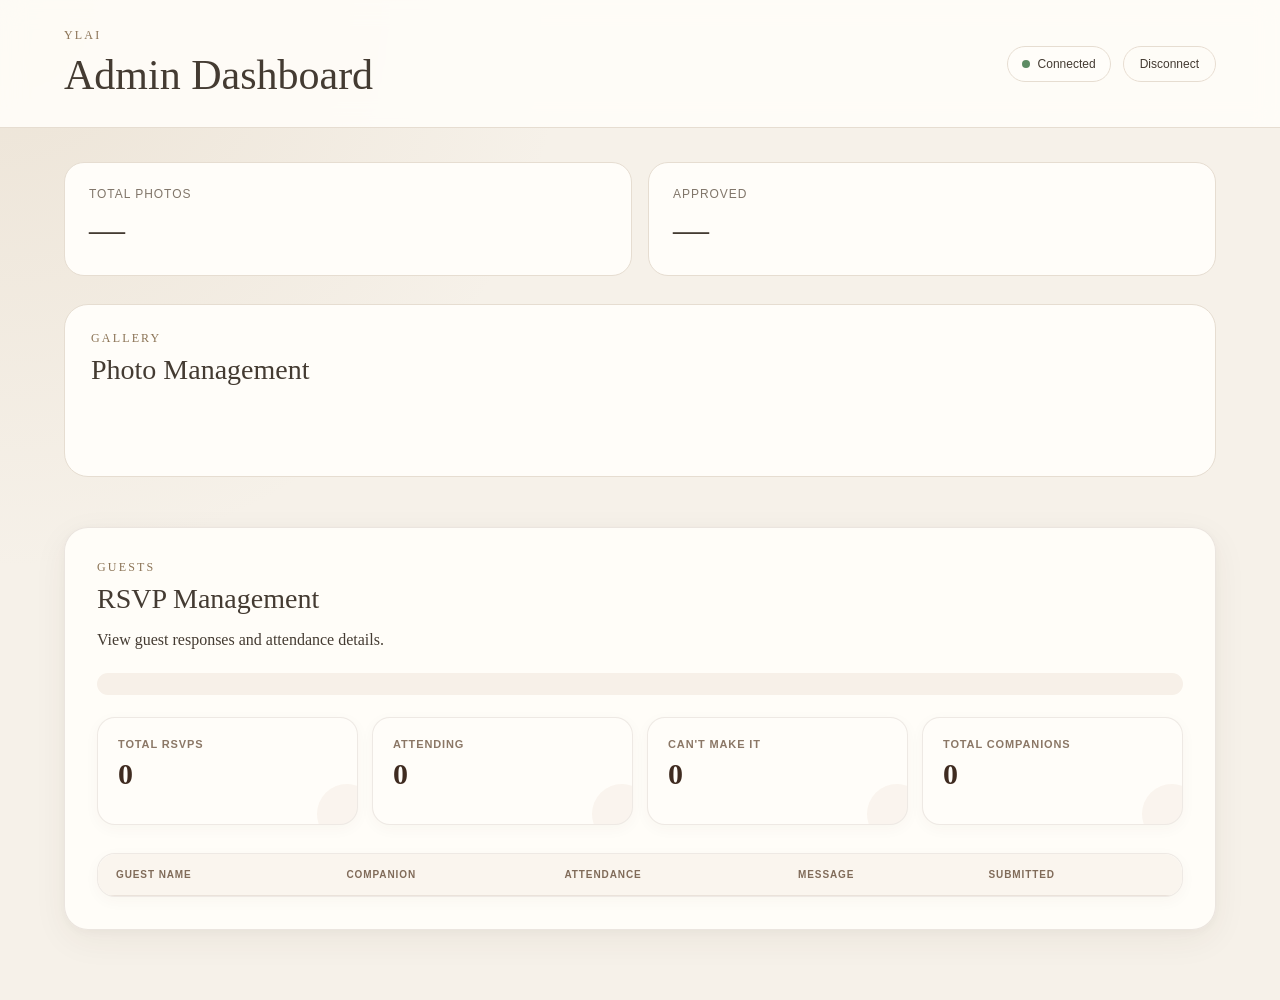
==== admin/dashboard.html @ 1cb85e25 "Admin dashboard created" ====
<!DOCTYPE html>

<html lang="en">

<head>

  <meta charset="UTF-8">

  <meta
    name="viewport"
    content="width=device-width, initial-scale=1.0"
  >

  <title>YLai Admin Dashboard</title>

  <meta
    name="theme-color"
    content="#8b7355"
  >

  <link
    rel="stylesheet"
    href="admin.css"
  >

</head>


<body>


  <!-- =========================================
       ADMIN DASHBOARD
  ========================================== -->

  <main
    id="dashboardScreen"
    class="dashboard"
  >


    <!-- =======================================
         HEADER
    ======================================== -->

    <header class="admin-header">


      <!-- TITLE -->

      <div>

        <p class="eyebrow">
          YLai
        </p>

        <h1>
          Admin Dashboard
        </h1>

      </div>


      <!-- HEADER ACTIONS -->

      <div class="header-actions">


        <!-- WALLET -->

        <div
          id="walletBadge"
          class="wallet-badge"
        >

          <span class="wallet-dot"></span>

          <span id="walletAddress">
            Connected
          </span>

        </div>


        <!-- LOGOUT -->

        <button
          id="disconnectButton"
          class="secondary-button"
          type="button"
        >

          Disconnect

        </button>


      </div>


    </header>



    <!-- =======================================
         DASHBOARD CONTENT
    ======================================== -->

    <section class="dashboard-content">


      <!-- =====================================
           STATISTICS
      ====================================== -->

      <div class="stats-grid">


        <!-- TOTAL -->

        <article class="stat-card">

          <span class="stat-label">
            Total Photos
          </span>

          <strong id="totalPhotos">
            —
          </strong>

        </article>


        <!-- APPROVED -->

        <article class="stat-card">

          <span class="stat-label">
            Approved
          </span>

          <strong id="approvedPhotos">
            —
          </strong>

        </article>


      </div>



      <!-- =====================================
           PHOTO MANAGEMENT
      ====================================== -->

      <section class="panel">


        <!-- PANEL HEADER -->

        <div class="panel-header">


          <div>

            <p class="eyebrow">
              Gallery
            </p>

            <h2>
              Photo Management
            </h2>

          </div>


        </div>



        <!-- STATUS -->

        <p
          id="galleryStatus"
          class="status"
          aria-live="polite"
        ></p>



        <!-- =================================
             PHOTO GRID
        ================================== -->

        <div
          id="photoGrid"
          class="photo-grid"
        ></div>



        <!-- =================================
             EMPTY STATE
        ================================== -->

        <div
          id="emptyState"
          class="empty-state"
          hidden
        >

          <div class="empty-icon">
            ♡
          </div>

          <h3>
            No photos yet
          </h3>

          <p>
            Photos uploaded by guests will appear
            here.
          </p>

        </div>


      </section>



      <!-- =====================================
           RSVP MANAGEMENT
      ====================================== -->

      <section class="panel rsvp-section">


        <!-- PANEL HEADER -->

        <div class="panel-header">


          <div>

            <p class="eyebrow">
              Guests
            </p>

            <h2>
              RSVP Management
            </h2>

            <p>
              View guest responses and attendance details.
            </p>

          </div>


        </div>



        <!-- STATUS -->

        <p
          id="rsvpStatus"
          class="status"
          aria-live="polite"
        ></p>



        <!-- =================================
             RSVP STATISTICS
        ================================== -->

        <div class="rsvp-stats">


          <!-- TOTAL -->

          <div class="rsvp-stat">

            <span>
              Total RSVPs
            </span>

            <strong id="totalRSVPs">
              0
            </strong>

          </div>


          <!-- ATTENDING -->

          <div class="rsvp-stat">

            <span>
              Attending
            </span>

            <strong id="attendingRSVPs">
              0
            </strong>

          </div>


          <!-- NOT ATTENDING -->

          <div class="rsvp-stat">

            <span>
              Can't Make It
            </span>

            <strong id="notAttendingRSVPs">
              0
            </strong>

          </div>


          <!-- COMPANIONS -->

          <div class="rsvp-stat">

            <span>
              Total Companions
            </span>

            <strong id="totalCompanions">
              0
            </strong>

          </div>


        </div>



        <!-- =================================
             RSVP TABLE
        ================================== -->

        <div class="rsvp-table-wrapper">

          <table class="rsvp-table">


            <!-- TABLE HEADER -->

            <thead>

              <tr>

                <th>
                  Guest Name
                </th>

                <th>
                  Companion
                </th>

                <th>
                  Attendance
                </th>

                <th>
                  Message
                </th>

                <th>
                  Submitted
                </th>

              </tr>

            </thead>


            <!-- TABLE BODY -->

            <tbody
              id="rsvpTableBody"
            ></tbody>


          </table>

        </div>


      </section>


    </section>


  </main>



  <!-- =========================================
       PHOTO VIEWER MODAL
  ========================================== -->

  <div
    id="photoModal"
    class="photo-modal"
    hidden
  >


    <!-- CLOSE -->

    <button
      id="closePhotoModal"
      class="modal-close"
      type="button"
      aria-label="Close photo"
    >

      ×

    </button>



    <!-- IMAGE -->

    <div class="photo-modal-content">

      <img
        id="modalImage"
        src=""
        alt=""
      >

      <p id="modalCaption"></p>

    </div>


  </div>



  <!-- =========================================
       SUPABASE
  ========================================== -->

  <script
    src="https://cdn.jsdelivr.net/npm/@supabase/supabase-js@2"
  ></script>


  <!-- =========================================
       DASHBOARD JAVASCRIPT
  ========================================== -->

  <script src="dashboard.js"></script>


</body>

</html>
---- admin/admin.css ----
/* =========================================
   YLAI ADMIN
========================================= */

:root {

  --bg: #f6f1e9;
  --card: #fffdf9;
  --text: #443b32;
  --muted: #81766a;
  --accent: #8b7355;
  --accent-dark: #705b42;
  --border: #e6ddd1;
  --shadow: 0 20px 60px rgba(68, 59, 50, 0.10);

}

* {
  box-sizing: border-box;
}

html,
body {
  margin: 0;
  min-height: 100%;
}

body {

  background:
    radial-gradient(
      circle at top left,
      rgba(205, 184, 154, 0.25),
      transparent 35%
    ),
    var(--bg);

  color: var(--text);

  font-family:
    Georgia,
    "Times New Roman",
    serif;

}

button {
  font: inherit;
}

button:focus-visible {
  outline: 3px solid rgba(139, 115, 85, 0.35);
  outline-offset: 3px;
}


/* =========================================
   LOGIN
========================================= */

.screen {

  min-height: 100vh;

  display: grid;

  place-items: center;

  padding: 24px;

}

.login-card {

  width: min(100%, 460px);

  padding: 48px 38px;

  text-align: center;

  background: var(--card);

  border: 1px solid var(--border);

  border-radius: 28px;

  box-shadow: var(--shadow);

}

.brand-mark {

  width: 74px;
  height: 74px;

  margin: 0 auto 24px;

  display: grid;

  place-items: center;

  border-radius: 50%;

  background: var(--accent);

  color: white;

  font-size: 34px;

  font-style: italic;

}

.eyebrow {

  margin: 0 0 8px;

  color: var(--accent);

  font-size: 12px;

  letter-spacing: 0.18em;

  text-transform: uppercase;

}

h1 {

  margin: 0;

  font-size: clamp(34px, 7vw, 48px);

  font-weight: 400;

}

.intro {

  margin: 18px auto 30px;

  max-width: 360px;

  color: var(--muted);

  line-height: 1.7;

}

.primary-button,
.secondary-button {

  border: 0;

  border-radius: 999px;

  cursor: pointer;

  transition:
    transform 0.2s ease,
    background 0.2s ease,
    opacity 0.2s ease;

}

.primary-button {

  width: 100%;

  padding: 16px 22px;

  background: var(--accent);

  color: white;

  font-family:
    Arial,
    sans-serif;

  font-size: 14px;

  font-weight: 600;

  letter-spacing: 0.03em;

}

.primary-button:hover {

  background: var(--accent-dark);

  transform: translateY(-1px);

}

.primary-button:disabled {

  opacity: 0.55;

  cursor: wait;

}

.wallet-icon {

  margin-right: 8px;

  font-size: 18px;

}

.status {

  min-height: 22px;

  margin: 18px 0 0;

  color: var(--muted);

  font-family:
    Arial,
    sans-serif;

  font-size: 13px;

}

.status.error {
  color: #a44a42;
}

.status.success {
  color: #557c5b;
}

.security-note {

  margin: 28px 0 0;

  padding-top: 20px;

  border-top: 1px solid var(--border);

  color: var(--muted);

  font-family:
    Arial,
    sans-serif;

  font-size: 11px;

  line-height: 1.6;

}


/* =========================================
   DASHBOARD
========================================= */

.dashboard {

  min-height: 100vh;

}

.admin-header {

  display: flex;

  align-items: center;

  justify-content: space-between;

  gap: 24px;

  padding: 28px clamp(20px, 5vw, 70px);

  background: rgba(255, 253, 249, 0.9);

  border-bottom: 1px solid var(--border);

  backdrop-filter: blur(12px);

}

.admin-header h1 {

  font-size: clamp(28px, 5vw, 42px);

}

.header-actions {

  display: flex;

  align-items: center;

  gap: 12px;

}

.wallet-badge {

  display: flex;

  align-items: center;

  gap: 8px;

  padding: 10px 14px;

  border: 1px solid var(--border);

  border-radius: 999px;

  background: var(--card);

  font-family:
    Arial,
    sans-serif;

  font-size: 12px;

}

.wallet-dot {

  width: 8px;
  height: 8px;

  border-radius: 50%;

  background: #5d8c64;

}

.secondary-button {

  padding: 10px 16px;

  background: transparent;

  color: var(--text);

  border: 1px solid var(--border);

  font-family:
    Arial,
    sans-serif;

  font-size: 12px;

}

.secondary-button:hover {

  background: #f0e9df;

}

.dashboard-content {

  width: min(1400px, 100%);

  margin: 0 auto;

  padding: 34px clamp(20px, 5vw, 70px) 70px;

}


/* =========================================
   STATS
========================================= */

.stats-grid {
  display: grid;
  grid-template-columns: repeat(2, minmax(0, 1fr));
  gap: 16px;
  margin-bottom: 28px;
}

.stat-card {

  padding: 24px;

  background: var(--card);

  border: 1px solid var(--border);

  border-radius: 20px;

}

.stat-label {

  display: block;

  margin-bottom: 8px;

  color: var(--muted);

  font-family:
    Arial,
    sans-serif;

  font-size: 12px;

  text-transform: uppercase;

  letter-spacing: 0.08em;

}

.stat-card strong {

  font-size: 36px;

  font-weight: 400;

}


/* =========================================
   PANEL
========================================= */

.panel {

  padding: 26px;

  background: var(--card);

  border: 1px solid var(--border);

  border-radius: 24px;

}

.panel-header {

  display: flex;

  align-items: center;

  justify-content: space-between;

  gap: 20px;

  margin-bottom: 8px;

}

.panel-header h2 {

  margin: 0;

  font-size: 28px;

  font-weight: 400;

}


/* =========================================
   PHOTO GRID
========================================= */

.photo-grid {

  display: grid;

  grid-template-columns:
    repeat(
      auto-fill,
      minmax(180px, 1fr)
    );

  gap: 16px;

  margin-top: 24px;

}

.photo-card {

  overflow: hidden;

  border: 1px solid var(--border);

  border-radius: 16px;

  background: white;

}

.photo-image-button {

  display: block;

  width: 100%;

  padding: 0;

  border: 0;

  background: none;

  cursor: pointer;

}

.photo-image {

  display: block;

  width: 100%;

  aspect-ratio: 1 / 1;

  object-fit: cover;

}

.photo-info {

  padding: 12px;

}

.photo-name {

  overflow: hidden;

  margin: 0 0 6px;

  white-space: nowrap;

  text-overflow: ellipsis;

  font-family:
    Arial,
    sans-serif;

  font-size: 12px;

}

.photo-date {

  margin: 0;

  color: var(--muted);

  font-family:
    Arial,
    sans-serif;

  font-size: 10px;

}

.photo-status {

  display: inline-block;

  margin-top: 8px;

  padding: 4px 8px;

  border-radius: 999px;

  background: #edf4ed;

  color: #557c5b;

  font-family:
    Arial,
    sans-serif;

  font-size: 10px;

}

.empty-state {

  padding: 70px 20px;

  text-align: center;

  color: var(--muted);

}

.empty-icon {

  font-size: 34px;

}

.empty-state h3 {

  margin: 12px 0 6px;

  color: var(--text);

  font-weight: 400;

}

.empty-state p {

  margin: 0;

  font-family:
    Arial,
    sans-serif;

  font-size: 13px;

}


/* =========================================
   PHOTO MODAL
========================================= */

.photo-modal {

  position: fixed;

  inset: 0;

  z-index: 1000;

  display: grid;

  place-items: center;

  padding: 30px;

  background: rgba(35, 29, 24, 0.88);

}

.photo-modal[hidden] {
  display: none;
}

.photo-modal-content {

  max-width: min(1000px, 95vw);

  max-height: 90vh;

  text-align: center;

}

.photo-modal-content img {

  display: block;

  max-width: 100%;

  max-height: 80vh;

  margin: auto;

  object-fit: contain;

  border-radius: 8px;

}

.photo-modal-content p {

  color: white;

  font-family:
    Arial,
    sans-serif;

  font-size: 13px;

}

.modal-close {

  position: fixed;

  top: 20px;

  right: 24px;

  z-index: 1001;

  width: 44px;
  height: 44px;

  border: 0;

  border-radius: 50%;

  background: rgba(255,255,255,0.15);

  color: white;

  font-size: 30px;

  line-height: 1;

  cursor: pointer;

}


/* =========================================
   MOBILE
========================================= */

@media (max-width: 720px) {

  .login-card {

    padding: 40px 24px;

  }

  .admin-header {

    align-items: flex-start;

    flex-direction: column;

  }

  .header-actions {

    width: 100%;

    flex-wrap: wrap;

  }

  .wallet-badge {

    flex: 1;

  }

  .stats-grid {

    grid-template-columns: 1fr;

  }

  .panel {

    padding: 18px;

  }

  .photo-grid {

    grid-template-columns:
      repeat(2, 1fr);

    gap: 10px;

  }

}


/* =========================================
   PHOTO ACTIONS
========================================= */

.photo-actions {

  display: flex;

  flex-wrap: wrap;

  gap: 6px;

  margin-top: 12px;

}

.photo-action-button {

  padding: 7px 10px;

  border: 1px solid var(--border);

  border-radius: 999px;

  background: transparent;

  color: var(--text);

  font-family:
    Arial,
    sans-serif;

  font-size: 10px;

  cursor: pointer;

  transition:
    background 0.2s ease,
    transform 0.2s ease;

}

.photo-action-button:hover {

  background: #f0e9df;

  transform: translateY(-1px);

}

.photo-action-button:disabled {

  opacity: 0.5;

  cursor: wait;

}

.photo-action-button.danger {

  color: #a44a42;

  border-color: #dfc1bc;

}

.photo-action-button.danger:hover {

  background: #f8e9e6;

}


/* =========================================
   SCREEN VISIBILITY
========================================= */

.screen[hidden],
.dashboard[hidden] {

  display: none !important;

}

.screen:not([hidden]) {

  display: grid;

}

.dashboard:not([hidden]) {

  display: block;

}


/* =========================================
   PHOTO ACTIONS
========================================= */

.photo-actions {

  display: flex;

  flex-wrap: wrap;

  gap: 6px;

  margin-top: 12px;

}

.photo-action-button {

  padding: 7px 10px;

  border: 1px solid var(--border);

  border-radius: 999px;

  background: transparent;

  color: var(--text);

  font-family:
    Arial,
    sans-serif;

  font-size: 10px;

  cursor: pointer;

  transition:
    background 0.2s ease,
    transform 0.2s ease;

}

.photo-action-button:hover {

  background: #f0e9df;

  transform: translateY(-1px);

}

.photo-action-button:disabled {

  opacity: 0.5;

  cursor: wait;

}

.photo-action-button.danger {

  color: #a44a42;

  border-color: #dfc1bc;

}

.photo-action-button.danger:hover {

  background: #f8e9e6;

}


/* =========================================
   SCREEN VISIBILITY
========================================= */

.screen[hidden],
.dashboard[hidden],
.photo-modal[hidden] {

  display: none !important;

}


/* =========================================
   DASHBOARD
========================================= */

.dashboard {

  min-height: 100vh;

}


/* =========================================
   RSVP MANAGEMENT — MODERN
========================================= */

.rsvp-section {

  margin-top: 50px;

  padding: 32px;

  background: rgba(255, 253, 249, 0.94);

  border: 1px solid rgba(92, 62, 42, 0.12);

  border-radius: 24px;

  box-shadow:
    0 10px 35px rgba(74, 49, 32, 0.06),
    0 2px 8px rgba(74, 49, 32, 0.03);

}


/* -----------------------------------------
   RSVP HEADER
----------------------------------------- */

.rsvp-header {

  display: flex;

  align-items: center;

  justify-content: space-between;

  gap: 20px;

  margin-bottom: 28px;

}

.rsvp-header h2,
.rsvp-header .panel-title {

  margin: 0;

}

.rsvp-header p,
.rsvp-header .panel-subtitle {

  margin: 7px 0 0;

  color: #7f6b5b;

}


/* -----------------------------------------
   REFRESH BUTTON
----------------------------------------- */

#refreshRSVPButton {

  display: inline-flex;

  align-items: center;

  justify-content: center;

  min-width: 92px;

  height: 42px;

  padding: 0 17px;

  border: 1px solid rgba(92, 62, 42, 0.16);

  border-radius: 999px;

  background: #fffaf4;

  color: #5b3d2b;

  font-family: inherit;

  font-size: 13px;

  font-weight: 600;

  cursor: pointer;

  transition:
    background 0.2s ease,
    border-color 0.2s ease,
    transform 0.2s ease,
    box-shadow 0.2s ease;

}

#refreshRSVPButton:hover {

  background: #f7eee4;

  border-color: rgba(92, 62, 42, 0.25);

  box-shadow:
    0 5px 14px rgba(74, 49, 32, 0.08);

  transform: translateY(-1px);

}

#refreshRSVPButton:active {

  transform: translateY(0);

}

#refreshRSVPButton:disabled {

  opacity: 0.55;

  cursor: wait;

  transform: none;

}


/* -----------------------------------------
   RSVP STATUS
----------------------------------------- */

#rsvpStatus {

  margin: 0 0 22px;

  padding: 11px 14px;

  border-radius: 12px;

  background: #f7f0e8;

  color: #765b46;

  font-family:
    Arial,
    sans-serif;

  font-size: 13px;

  font-weight: 500;

}


/* -----------------------------------------
   RSVP STATISTICS
----------------------------------------- */

.rsvp-stats {

  display: grid;

  grid-template-columns:
    repeat(4, minmax(0, 1fr));

  gap: 14px;

  margin-bottom: 28px;

}

.rsvp-stat {

  position: relative;

  min-height: 108px;

  padding: 20px;

  overflow: hidden;

  border: 1px solid rgba(92, 62, 42, 0.10);

  border-radius: 18px;

  background: #fffdf9;

  box-shadow:
    0 4px 15px rgba(74, 49, 32, 0.035);

}

.rsvp-stat::after {

  content: "";

  position: absolute;

  width: 60px;

  height: 60px;

  right: -20px;

  bottom: -20px;

  border-radius: 50%;

  background: rgba(184, 145, 108, 0.08);

}

.rsvp-stat span {

  position: relative;

  z-index: 1;

  display: block;

  margin-bottom: 9px;

  color: #8b7766;

  font-family:
    Arial,
    sans-serif;

  font-size: 11px;

  font-weight: 600;

  letter-spacing: 0.08em;

  text-transform: uppercase;

}

.rsvp-stat strong {

  position: relative;

  z-index: 1;

  display: block;

  color: #3f2b20;

  font-family:
    "Playfair Display",
    Georgia,
    "Times New Roman",
    serif;

  font-size: 30px;

  font-weight: 600;

  line-height: 1;

}


/* -----------------------------------------
   RSVP TABLE
----------------------------------------- */

.rsvp-table-wrapper {

  width: 100%;

  overflow-x: auto;

  border: 1px solid rgba(92, 62, 42, 0.10);

  border-radius: 18px;

  background: #fffdf9;

  box-shadow:
    0 4px 15px rgba(74, 49, 32, 0.035);

}

.rsvp-table {

  width: 100%;

  min-width: 760px;

  border-collapse: separate;

  border-spacing: 0;

  font-family:
    Arial,
    sans-serif;

  font-size: 13px;

}

.rsvp-table th {

  padding: 15px 18px;

  border-bottom:
    1px solid rgba(92, 62, 42, 0.10);

  background: #faf5ee;

  color: #806b59;

  font-size: 10px;

  font-weight: 700;

  letter-spacing: 0.09em;

  text-align: left;

  text-transform: uppercase;

  white-space: nowrap;

}

.rsvp-table th:first-child {

  border-top-left-radius: 18px;

}

.rsvp-table th:last-child {

  border-top-right-radius: 18px;

}

.rsvp-table td {

  padding: 17px 18px;

  border-bottom:
    1px solid rgba(92, 62, 42, 0.07);

  color: #514035;

  vertical-align: middle;

}

.rsvp-table tbody tr {

  transition:
    background 0.18s ease;

}

.rsvp-table tbody tr:hover {

  background: #fdf8f2;

}

.rsvp-table tbody tr:last-child td {

  border-bottom: none;

}


/* -----------------------------------------
   RSVP TABLE CONTENT
----------------------------------------- */

.rsvp-table tbody td:first-child {

  color: #3e2c21;

  font-weight: 600;

}

.rsvp-table tbody td:nth-child(2) {

  color: #756253;

  font-weight: 500;

}

.rsvp-table tbody td:nth-child(4) {

  max-width: 300px;

  color: #786658;

  line-height: 1.5;

}

.rsvp-table tbody td:last-child {

  color: #927f6e;

  font-size: 12px;

  white-space: nowrap;

}


/* -----------------------------------------
   ATTENDANCE BADGES
----------------------------------------- */

.rsvp-attending,
.rsvp-not-attending {

  display: inline-flex;

  align-items: center;

  justify-content: center;

  min-width: 78px;

  padding: 6px 11px;

  border-radius: 999px;

  font-size: 11px;

  font-weight: 700;

  letter-spacing: 0.02em;

  text-transform: capitalize;

}

.rsvp-attending {

  border:
    1px solid rgba(71, 120, 88, 0.16);

  background: #edf6ef;

  color: #477058;

}

.rsvp-not-attending {

  border:
    1px solid rgba(154, 102, 79, 0.16);

  background: #f8eeea;

  color: #98644f;

}


/* -----------------------------------------
   RSVP EMPTY STATE
----------------------------------------- */

.rsvp-empty {

  padding: 45px 20px !important;

  color: #927f6e;

  font-size: 14px;

  text-align: center !important;

}


/* -----------------------------------------
   RSVP RESPONSIVE
----------------------------------------- */

@media (max-width: 900px) {

  .rsvp-section {

    padding: 24px;

    border-radius: 20px;

  }

  .rsvp-stats {

    grid-template-columns:
      repeat(2, minmax(0, 1fr));

  }

}

@media (max-width: 600px) {

  .rsvp-section {

    margin-top: 35px;

    padding: 18px;

    border-radius: 18px;

  }

  .rsvp-header {

    align-items: flex-start;

    flex-direction: column;

  }

  #refreshRSVPButton {

    width: 100%;

  }

  .rsvp-stats {

    grid-template-columns: 1fr 1fr;

    gap: 10px;

  }

  .rsvp-stat {

    min-height: 95px;

    padding: 16px;

  }

  .rsvp-stat strong {

    font-size: 26px;

  }

  .rsvp-table-wrapper {

    border-radius: 14px;

  }

  .rsvp-table {

    min-width: 700px;

  }

}
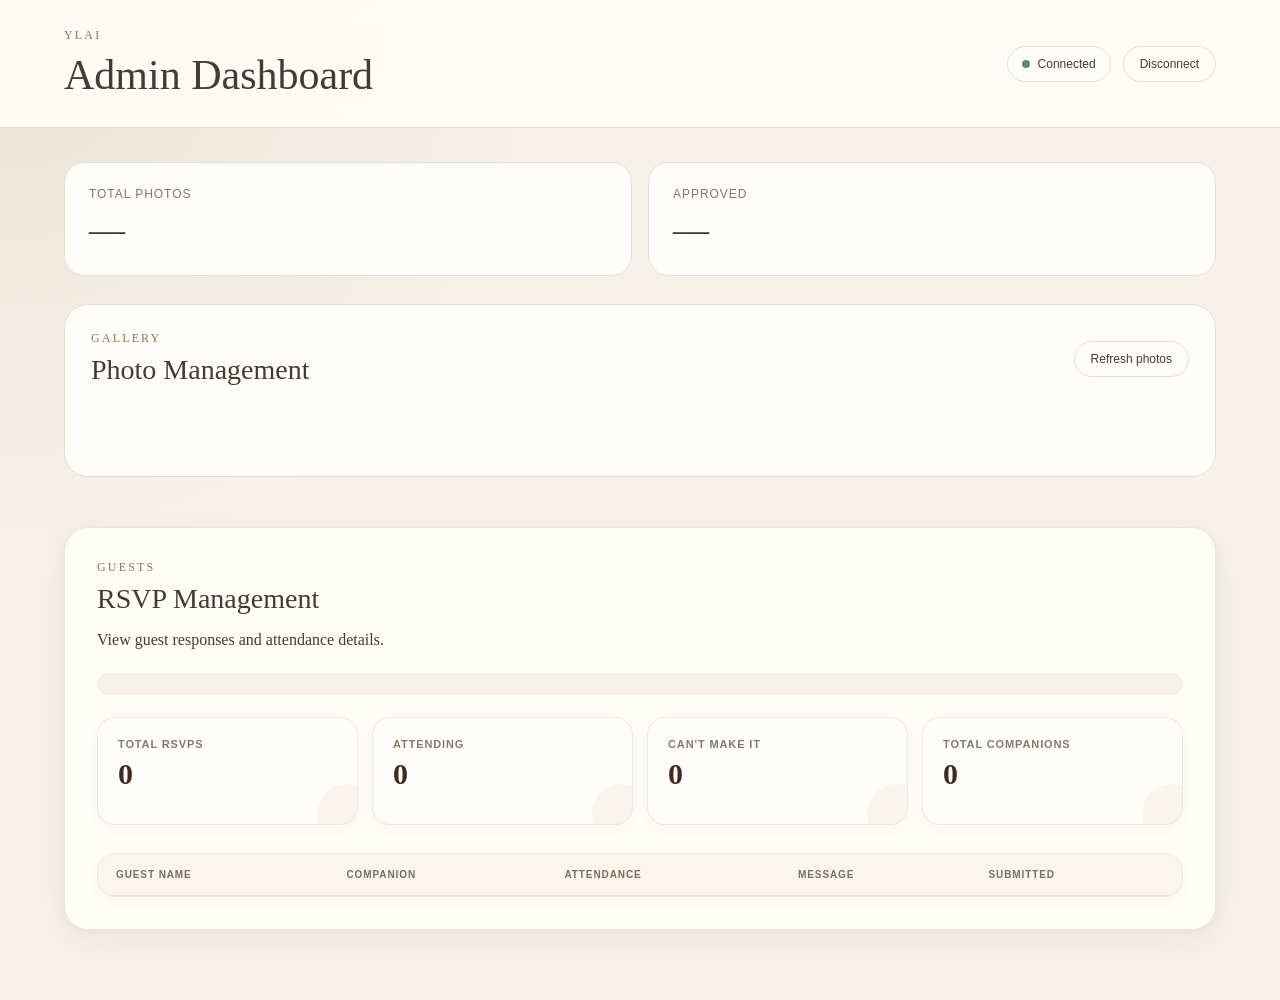
==== commit 8d09e5f0: "Initial Birthday Page with admin" ====
--- a/admin/dashboard.html
+++ b/admin/dashboard.html
@@ -175,6 +175,15 @@
           </div>
 
 
+          <button
+            id="refreshGalleryButton"
+            class="secondary-button"
+            type="button"
+          >
+            Refresh photos
+          </button>
+
+
         </div>
 
 
@@ -197,6 +206,35 @@
           id="photoGrid"
           class="photo-grid"
         ></div>
+
+        <nav
+          id="galleryPagination"
+          class="gallery-pagination"
+          aria-label="Gallery pages"
+          hidden
+        >
+          <button
+            id="galleryPreviousPage"
+            class="pagination-button"
+            type="button"
+          >
+            Previous
+          </button>
+
+          <p
+            id="galleryPageInfo"
+            class="gallery-page-info"
+            aria-live="polite"
+          ></p>
+
+          <button
+            id="galleryNextPage"
+            class="pagination-button"
+            type="button"
+          >
+            Next
+          </button>
+        </nav>
 
 
 
@@ -469,4 +507,4 @@
 
 </body>
 
-</html>+</html>
--- a/admin/admin.css
+++ b/admin/admin.css
@@ -483,6 +483,78 @@
 
 }
 
+.gallery-pagination {
+
+  display: flex;
+
+  align-items: center;
+
+  justify-content: center;
+
+  gap: 14px;
+
+  margin-top: 26px;
+
+}
+
+.gallery-pagination[hidden] {
+
+  display: none;
+
+}
+
+.pagination-button {
+
+  min-width: 88px;
+
+  padding: 9px 14px;
+
+  border: 1px solid var(--border);
+
+  border-radius: 999px;
+
+  background: var(--card);
+
+  color: var(--text);
+
+  font-family: Arial, sans-serif;
+
+  font-size: 12px;
+
+  cursor: pointer;
+
+}
+
+.pagination-button:hover:not(:disabled) {
+
+  background: #f0e9df;
+
+}
+
+.pagination-button:disabled {
+
+  opacity: .45;
+
+  cursor: not-allowed;
+
+}
+
+.gallery-page-info {
+
+  min-width: 150px;
+
+  margin: 0;
+
+  color: var(--muted);
+
+  text-align: center;
+
+  font-family: Arial, sans-serif;
+
+  font-size: 12px;
+
+}
+
 .photo-card {
 
   overflow: hidden;
@@ -1536,4 +1608,4 @@
 
   }
 
-}+}
